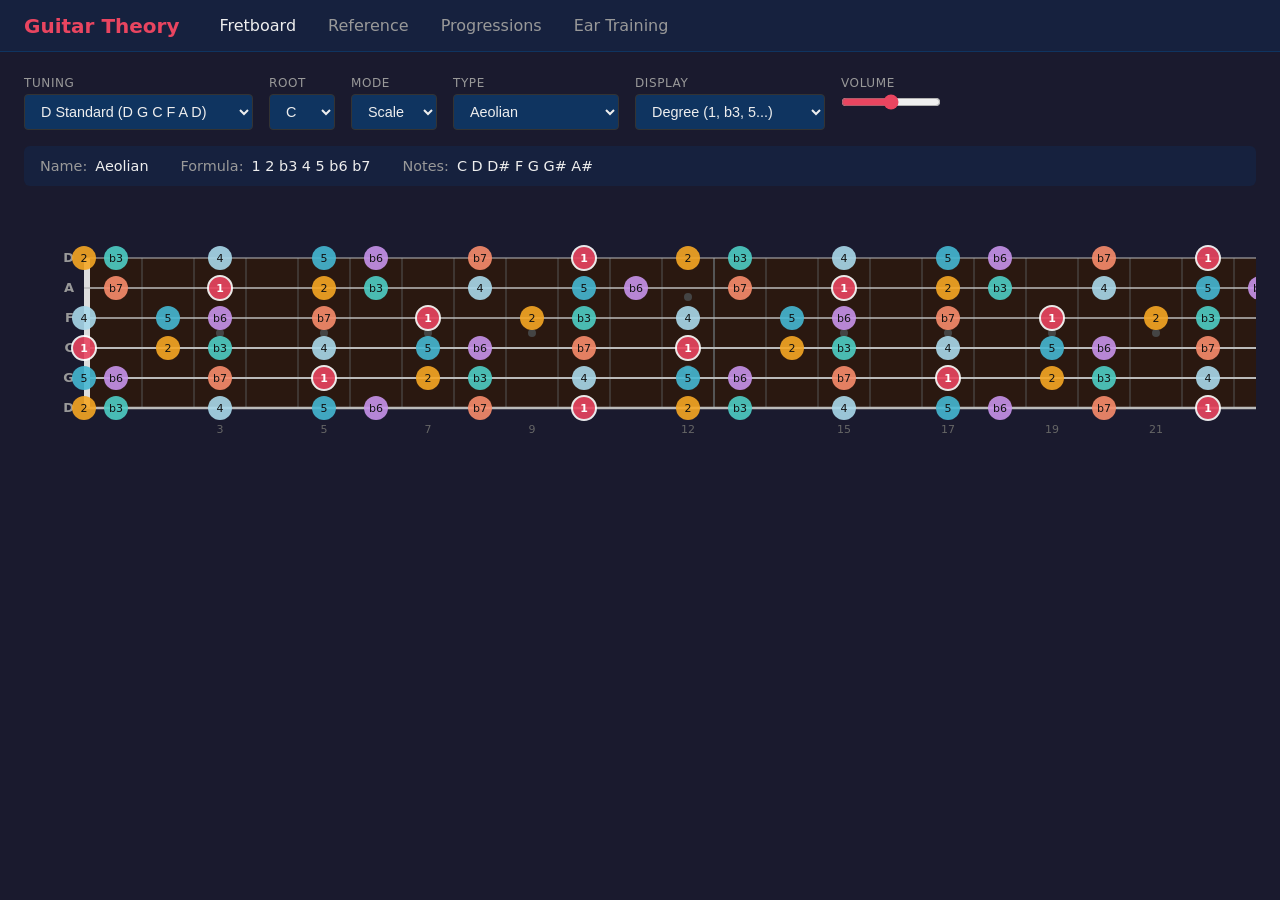
==== site/index.html @ 19241053 "static site" ====
<!DOCTYPE html>
<html lang="en">
<head>
    <meta charset="UTF-8">
    <meta name="viewport" content="width=device-width, initial-scale=1.0">
    <title>Guitar Theory</title>
    <link rel="stylesheet" href="css/style.css">
</head>
<body>
    <nav class="main-nav">
        <a href="#fretboard" class="nav-brand">Guitar Theory</a>
        <div class="nav-links">
            <a href="#fretboard" data-page="fretboard">Fretboard</a>
            <a href="#reference" data-page="reference">Reference</a>
            <a href="#progressions" data-page="progressions">Progressions</a>
            <a href="#ear-training" data-page="ear-training">Ear Training</a>
        </div>
    </nav>
    <main>
        <!-- ==================== FRETBOARD ==================== -->
        <section id="page-fretboard" class="page">
            <div class="controls">
                <div class="control-group">
                    <label for="tuning-select">Tuning</label>
                    <select id="tuning-select"></select>
                </div>
                <div class="control-group">
                    <label for="root-select">Root</label>
                    <select id="root-select"></select>
                </div>
                <div class="control-group">
                    <label for="mode-select">Mode</label>
                    <select id="mode-select">
                        <option value="scale">Scale</option>
                        <option value="chord">Chord</option>
                    </select>
                </div>
                <div class="control-group">
                    <label for="type-select">Type</label>
                    <select id="type-select"></select>
                </div>
                <div class="control-group">
                    <label for="display-select">Display</label>
                    <select id="display-select">
                        <option value="degree">Degree (1, b3, 5...)</option>
                        <option value="note">Note Name</option>
                        <option value="interval">Interval (P1, m3, P5...)</option>
                    </select>
                </div>
                <div class="control-group">
                    <label for="volume-slider">Volume</label>
                    <input type="range" id="volume-slider" min="0" max="100" value="50" class="volume-slider">
                </div>
            </div>
            <div class="info-bar" id="info-bar"></div>
            <div class="fretboard-container">
                <svg id="fretboard"></svg>
            </div>
        </section>

        <!-- ==================== REFERENCE ==================== -->
        <section id="page-reference" class="page" style="display:none">
            <div class="controls">
                <div class="control-group">
                    <label for="ref-root-select">Root</label>
                    <select id="ref-root-select"></select>
                </div>
                <div class="control-group">
                    <label for="ref-search">Search</label>
                    <input type="text" id="ref-search" placeholder="Filter..." class="search-input">
                </div>
                <div class="control-group">
                    <label for="volume-slider-ref">Volume</label>
                    <input type="range" id="volume-slider-ref" min="0" max="100" value="50" class="volume-slider">
                </div>
            </div>
            <div class="ref-tabs">
                <button class="ref-tab active" data-tab="scales">Scales</button>
                <button class="ref-tab" data-tab="chords">Chords</button>
            </div>
            <div class="ref-layout">
                <div class="ref-list" id="ref-list"></div>
                <div class="ref-detail" id="ref-detail">
                    <div class="ref-detail-placeholder">Select a scale or chord to see details</div>
                </div>
            </div>
        </section>

        <!-- ==================== PROGRESSIONS ==================== -->
        <section id="page-progressions" class="page" style="display:none">
            <div class="controls">
                <div class="control-group">
                    <label for="key-root-select">Key</label>
                    <select id="key-root-select"></select>
                </div>
                <div class="control-group">
                    <label for="progression-select">Progression</label>
                    <select id="progression-select"></select>
                </div>
                <div class="control-group">
                    <label for="tag-filter">Filter</label>
                    <select id="tag-filter">
                        <option value="">All Styles</option>
                    </select>
                </div>
                <div class="control-group">
                    <label for="tempo-slider">Tempo</label>
                    <div class="tempo-control">
                        <input type="range" id="tempo-slider" min="40" max="200" value="100" class="volume-slider">
                        <span id="tempo-display" class="tempo-label">100 bpm</span>
                    </div>
                </div>
                <div class="control-group">
                    <label for="volume-slider-prog">Volume</label>
                    <input type="range" id="volume-slider-prog" min="0" max="100" value="50" class="volume-slider">
                </div>
            </div>
            <div class="prog-description" id="prog-description"></div>
            <div class="info-bar" id="key-info-bar"></div>
            <div class="progression-container" id="progression-container">
                <div class="chord-cards" id="chord-cards"></div>
            </div>
            <div class="playback-controls">
                <button class="play-btn" id="play-btn">Play</button>
                <button class="play-btn" id="stop-btn">Stop</button>
            </div>
        </section>

        <!-- ==================== EAR TRAINING ==================== -->
        <section id="page-ear-training" class="page" style="display:none">
            <div class="controls">
                <div class="control-group">
                    <label for="et-mode">Exercise</label>
                    <select id="et-mode">
                        <option value="interval">Intervals</option>
                        <option value="chord">Chords</option>
                        <option value="scale">Scales</option>
                    </select>
                </div>
                <div class="control-group">
                    <label for="et-difficulty">Difficulty</label>
                    <select id="et-difficulty">
                        <option value="easy">Easy</option>
                        <option value="medium">Medium</option>
                        <option value="hard">Hard</option>
                    </select>
                </div>
                <div class="control-group">
                    <label for="volume-slider-et">Volume</label>
                    <input type="range" id="volume-slider-et" min="0" max="100" value="50" class="volume-slider">
                </div>
            </div>
            <div class="et-layout">
                <div class="et-main">
                    <div class="et-prompt" id="et-prompt">
                        Choose an exercise and press Start to begin.
                    </div>
                    <div class="et-play-area">
                        <button class="play-btn et-play-btn" id="et-play">Play</button>
                        <button class="play-btn et-play-btn" id="et-replay" disabled>Replay</button>
                        <button class="play-btn et-play-btn" id="et-next">Next</button>
                    </div>
                    <div class="et-choices" id="et-choices"></div>
                    <div class="et-feedback" id="et-feedback"></div>
                </div>
                <div class="et-sidebar">
                    <div class="et-score-card">
                        <div class="et-score-title">Score</div>
                        <div class="et-score-value" id="et-score">0 / 0</div>
                        <div class="et-score-pct" id="et-pct"></div>
                        <div class="et-streak" id="et-streak"></div>
                        <button class="play-btn et-reset-btn" id="et-reset">Reset</button>
                    </div>
                </div>
            </div>
        </section>
    </main>

    <script type="module" src="js/app.js"></script>
</body>
</html>
---- site/css/style.css ----
/* === Reset & Base === */
*, *::before, *::after { box-sizing: border-box; margin: 0; padding: 0; }

:root {
    --bg: #1a1a2e;
    --bg-light: #16213e;
    --surface: #0f3460;
    --accent: #e94560;
    --text: #eee;
    --text-dim: #999;
    --string-color: #bbb;
    --fret-color: #555;
    --nut-color: #ddd;

    /* Interval colors */
    --color-root: #e94560;
    --color-2nd: #f5a623;
    --color-3rd: #4ecdc4;
    --color-4th: #a8d8ea;
    --color-5th: #45b7d1;
    --color-6th: #c792ea;
    --color-7th: #f78c6c;
    --color-default: #888;
}

body {
    font-family: 'Segoe UI', system-ui, -apple-system, sans-serif;
    background: var(--bg);
    color: var(--text);
    min-height: 100vh;
}

/* === Nav === */
.main-nav {
    display: flex;
    align-items: center;
    gap: 2rem;
    padding: 0.75rem 1.5rem;
    background: var(--bg-light);
    border-bottom: 1px solid var(--surface);
}

.nav-brand {
    font-size: 1.25rem;
    font-weight: 700;
    color: var(--accent);
    text-decoration: none;
}

.nav-links {
    display: flex;
    gap: 1rem;
}

.nav-links a {
    color: var(--text-dim);
    text-decoration: none;
    padding: 0.25rem 0.5rem;
    border-radius: 4px;
    transition: color 0.2s;
}

.nav-links a:hover,
.nav-links a.active {
    color: var(--text);
}

/* === Controls === */
main {
    padding: 1.5rem;
    max-width: 1400px;
    margin: 0 auto;
}

.controls {
    display: flex;
    flex-wrap: wrap;
    gap: 1rem;
    margin-bottom: 1rem;
}

.control-group {
    display: flex;
    flex-direction: column;
    gap: 0.25rem;
}

.control-group label {
    font-size: 0.75rem;
    text-transform: uppercase;
    letter-spacing: 0.05em;
    color: var(--text-dim);
}

select {
    background: var(--surface);
    color: var(--text);
    border: 1px solid #333;
    padding: 0.5rem 0.75rem;
    border-radius: 4px;
    font-size: 0.9rem;
    cursor: pointer;
}

select:focus {
    outline: 2px solid var(--accent);
    outline-offset: 1px;
}

.volume-slider {
    width: 100px;
    accent-color: var(--accent);
    cursor: pointer;
}

/* === Info bar === */
.info-bar {
    background: var(--bg-light);
    padding: 0.75rem 1rem;
    border-radius: 6px;
    margin-bottom: 1rem;
    font-size: 0.9rem;
    display: flex;
    gap: 2rem;
    flex-wrap: wrap;
}

.info-bar .info-item {
    display: flex;
    gap: 0.5rem;
}

.info-bar .info-label {
    color: var(--text-dim);
}

/* === Fretboard === */
.fretboard-container {
    overflow-x: auto;
    padding: 1rem 0;
}

#fretboard {
    display: block;
    min-width: 100%;
}

/* === Progressions === */
.prog-description {
    color: var(--text-dim);
    font-size: 0.9rem;
    font-style: italic;
    margin-bottom: 1rem;
}

.progression-container {
    padding: 1rem 0;
}

.chord-cards {
    display: flex;
    flex-wrap: wrap;
    gap: 0.75rem;
}

.chord-card {
    background: var(--bg-light);
    border: 2px solid var(--surface);
    border-radius: 8px;
    padding: 1rem 1.25rem;
    min-width: 100px;
    text-align: center;
    cursor: pointer;
    transition: border-color 0.2s, transform 0.15s, box-shadow 0.2s;
    user-select: none;
}

.chord-card:hover {
    border-color: var(--accent);
    transform: translateY(-2px);
}

.chord-card.active {
    border-color: var(--accent);
    box-shadow: 0 0 16px rgba(233, 69, 96, 0.4);
    transform: translateY(-2px);
}

.chord-roman {
    font-size: 1.1rem;
    font-weight: 700;
    margin-bottom: 0.25rem;
}

.chord-symbol {
    font-size: 1.4rem;
    font-weight: 600;
    color: var(--text);
    margin-bottom: 0.25rem;
}

.chord-notes {
    font-size: 0.8rem;
    color: var(--text-dim);
    margin-bottom: 0.25rem;
    letter-spacing: 0.05em;
}

.chord-function {
    font-size: 0.7rem;
    text-transform: uppercase;
    letter-spacing: 0.08em;
}

.playback-controls {
    display: flex;
    gap: 0.75rem;
    margin-top: 1.5rem;
}

.play-btn {
    background: var(--surface);
    color: var(--text);
    border: 1px solid #333;
    padding: 0.6rem 1.5rem;
    border-radius: 6px;
    font-size: 0.9rem;
    cursor: pointer;
    transition: background 0.2s, border-color 0.2s;
}

.play-btn:hover {
    background: var(--accent);
    border-color: var(--accent);
}

.tempo-control {
    display: flex;
    align-items: center;
    gap: 0.5rem;
}

.tempo-label {
    font-size: 0.8rem;
    color: var(--text-dim);
    min-width: 55px;
}

/* === Reference === */
.search-input {
    background: var(--surface);
    color: var(--text);
    border: 1px solid #333;
    padding: 0.5rem 0.75rem;
    border-radius: 4px;
    font-size: 0.9rem;
    width: 180px;
}

.search-input::placeholder {
    color: var(--text-dim);
}

.search-input:focus {
    outline: 2px solid var(--accent);
    outline-offset: 1px;
}

.ref-tabs {
    display: flex;
    gap: 0;
    margin-bottom: 1rem;
}

.ref-tab {
    background: var(--bg-light);
    color: var(--text-dim);
    border: 1px solid var(--surface);
    padding: 0.6rem 1.5rem;
    font-size: 0.9rem;
    cursor: pointer;
    transition: color 0.2s, background 0.2s;
}

.ref-tab:first-child {
    border-radius: 6px 0 0 6px;
}

.ref-tab:last-child {
    border-radius: 0 6px 6px 0;
}

.ref-tab.active {
    background: var(--surface);
    color: var(--text);
    border-color: var(--accent);
}

.ref-layout {
    display: grid;
    grid-template-columns: 320px 1fr;
    gap: 1.5rem;
    min-height: 400px;
}

.ref-list {
    max-height: 70vh;
    overflow-y: auto;
    display: flex;
    flex-direction: column;
    gap: 2px;
}

.ref-list-item {
    background: var(--bg-light);
    padding: 0.6rem 0.75rem;
    border-radius: 4px;
    cursor: pointer;
    border: 1px solid transparent;
    transition: border-color 0.15s, background 0.15s;
}

.ref-list-item:hover {
    border-color: var(--surface);
    background: var(--surface);
}

.ref-list-item.selected {
    border-color: var(--accent);
    background: var(--surface);
}

.ref-item-name {
    font-weight: 600;
    font-size: 0.95rem;
    margin-bottom: 0.15rem;
}

.ref-item-meta {
    font-size: 0.8rem;
    color: var(--text-dim);
    display: flex;
    justify-content: space-between;
    gap: 0.5rem;
}

.ref-note-count {
    color: var(--text-dim);
    opacity: 0.7;
    white-space: nowrap;
}

.ref-empty {
    color: var(--text-dim);
    padding: 1rem;
    text-align: center;
    font-style: italic;
}

.ref-detail {
    background: var(--bg-light);
    border-radius: 8px;
    padding: 1.5rem;
    border: 1px solid var(--surface);
}

.ref-detail-placeholder {
    color: var(--text-dim);
    text-align: center;
    padding: 3rem 1rem;
    font-style: italic;
}

.detail-header {
    display: flex;
    align-items: baseline;
    gap: 0.75rem;
    margin-bottom: 1rem;
}

.detail-header h2 {
    font-size: 1.6rem;
    font-weight: 700;
}

.detail-key {
    color: var(--text-dim);
    font-size: 1rem;
}

.detail-formula,
.detail-notes {
    font-size: 0.95rem;
    margin-bottom: 0.5rem;
}

.detail-label {
    color: var(--text-dim);
    font-size: 0.8rem;
    text-transform: uppercase;
    letter-spacing: 0.05em;
}

.interval-badges {
    display: flex;
    flex-wrap: wrap;
    gap: 0.5rem;
    margin: 1.25rem 0;
}

.interval-badge {
    display: flex;
    flex-direction: column;
    align-items: center;
    gap: 0.15rem;
    padding: 0.5rem 0.6rem;
    border-radius: 8px;
    min-width: 52px;
    text-align: center;
}

.badge-degree {
    font-weight: 700;
    font-size: 1rem;
    color: #fff;
}

.badge-note {
    font-size: 0.85rem;
    color: rgba(255, 255, 255, 0.9);
}

.badge-interval {
    font-size: 0.7rem;
    color: rgba(255, 255, 255, 0.65);
}

.detail-actions {
    display: flex;
    gap: 0.75rem;
    margin-top: 1rem;
}

/* === Ear Training === */
.et-layout {
    display: grid;
    grid-template-columns: 1fr 200px;
    gap: 1.5rem;
}

.et-main {
    display: flex;
    flex-direction: column;
    gap: 1.25rem;
}

.et-prompt {
    font-size: 1.15rem;
    color: var(--text);
    padding: 0.5rem 0;
}

.et-play-area {
    display: flex;
    gap: 0.75rem;
}

.et-play-btn {
    min-width: 80px;
}

.et-play-btn:disabled {
    opacity: 0.4;
    cursor: default;
}

.et-play-btn:disabled:hover {
    background: var(--surface);
    border-color: #333;
}

.et-choices {
    display: grid;
    grid-template-columns: repeat(auto-fill, minmax(180px, 1fr));
    gap: 0.5rem;
}

.et-choice-btn {
    background: var(--bg-light);
    color: var(--text);
    border: 2px solid var(--surface);
    padding: 0.75rem 1rem;
    border-radius: 8px;
    font-size: 0.95rem;
    cursor: pointer;
    transition: border-color 0.15s, background 0.15s, transform 0.1s;
    text-align: center;
}

.et-choice-btn:hover:not(:disabled) {
    border-color: var(--accent);
    transform: translateY(-1px);
}

.et-choice-btn:disabled {
    cursor: default;
}

.et-choice-btn.correct {
    border-color: #4ecdc4;
    background: rgba(78, 205, 196, 0.15);
    color: #4ecdc4;
}

.et-choice-btn.incorrect {
    border-color: #e94560;
    background: rgba(233, 69, 96, 0.15);
    color: #e94560;
}

.et-feedback {
    font-size: 1.1rem;
    font-weight: 600;
    min-height: 1.5em;
    transition: color 0.2s;
}

.et-feedback.correct {
    color: #4ecdc4;
}

.et-feedback.incorrect {
    color: #e94560;
}

.et-sidebar {
    display: flex;
    flex-direction: column;
    gap: 1rem;
}

.et-score-card {
    background: var(--bg-light);
    border: 1px solid var(--surface);
    border-radius: 8px;
    padding: 1.25rem;
    text-align: center;
}

.et-score-title {
    font-size: 0.75rem;
    text-transform: uppercase;
    letter-spacing: 0.08em;
    color: var(--text-dim);
    margin-bottom: 0.5rem;
}

.et-score-value {
    font-size: 1.8rem;
    font-weight: 700;
    color: var(--text);
    margin-bottom: 0.25rem;
}

.et-score-pct {
    font-size: 1rem;
    color: var(--text-dim);
    margin-bottom: 0.25rem;
}

.et-streak {
    font-size: 0.85rem;
    color: #f5a623;
    min-height: 1.2em;
    margin-bottom: 0.75rem;
}

.et-reset-btn {
    width: 100%;
    padding: 0.4rem;
    font-size: 0.8rem;
}

/* === Responsive === */
@media (max-width: 768px) {
    .controls {
        flex-direction: column;
    }

    .main-nav {
        flex-direction: column;
        gap: 0.5rem;
    }

    .ref-layout {
        grid-template-columns: 1fr;
    }

    .et-layout {
        grid-template-columns: 1fr;
    }
}
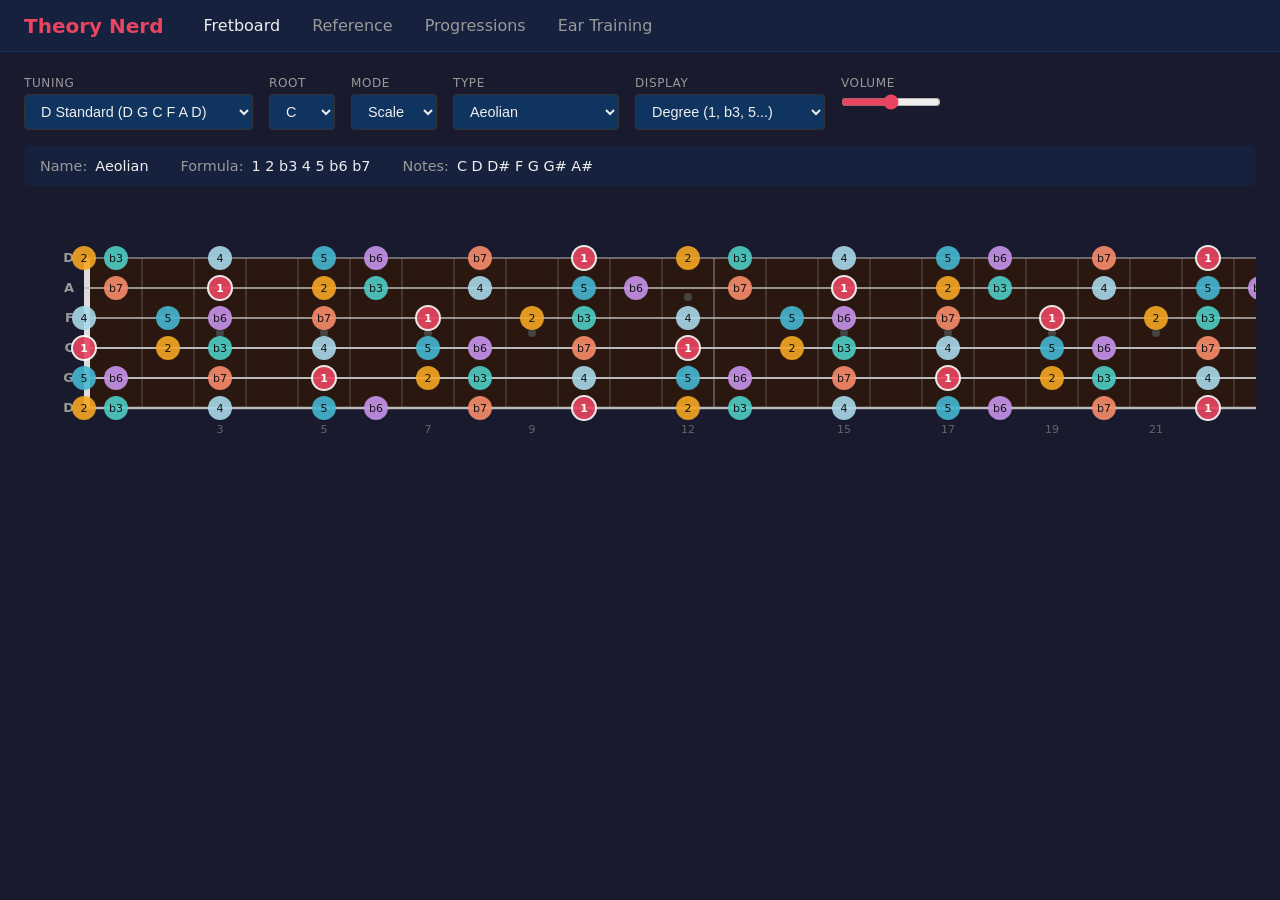
==== commit 84fbc690: "naming consistency" ====
--- a/site/index.html
+++ b/site/index.html
@@ -3,12 +3,12 @@
 <head>
     <meta charset="UTF-8">
     <meta name="viewport" content="width=device-width, initial-scale=1.0">
-    <title>Guitar Theory</title>
+    <title>Theory Nerd</title>
     <link rel="stylesheet" href="css/style.css">
 </head>
 <body>
     <nav class="main-nav">
-        <a href="#fretboard" class="nav-brand">Guitar Theory</a>
+        <a href="#fretboard" class="nav-brand">Theory Nerd</a>
         <div class="nav-links">
             <a href="#fretboard" data-page="fretboard">Fretboard</a>
             <a href="#reference" data-page="reference">Reference</a>
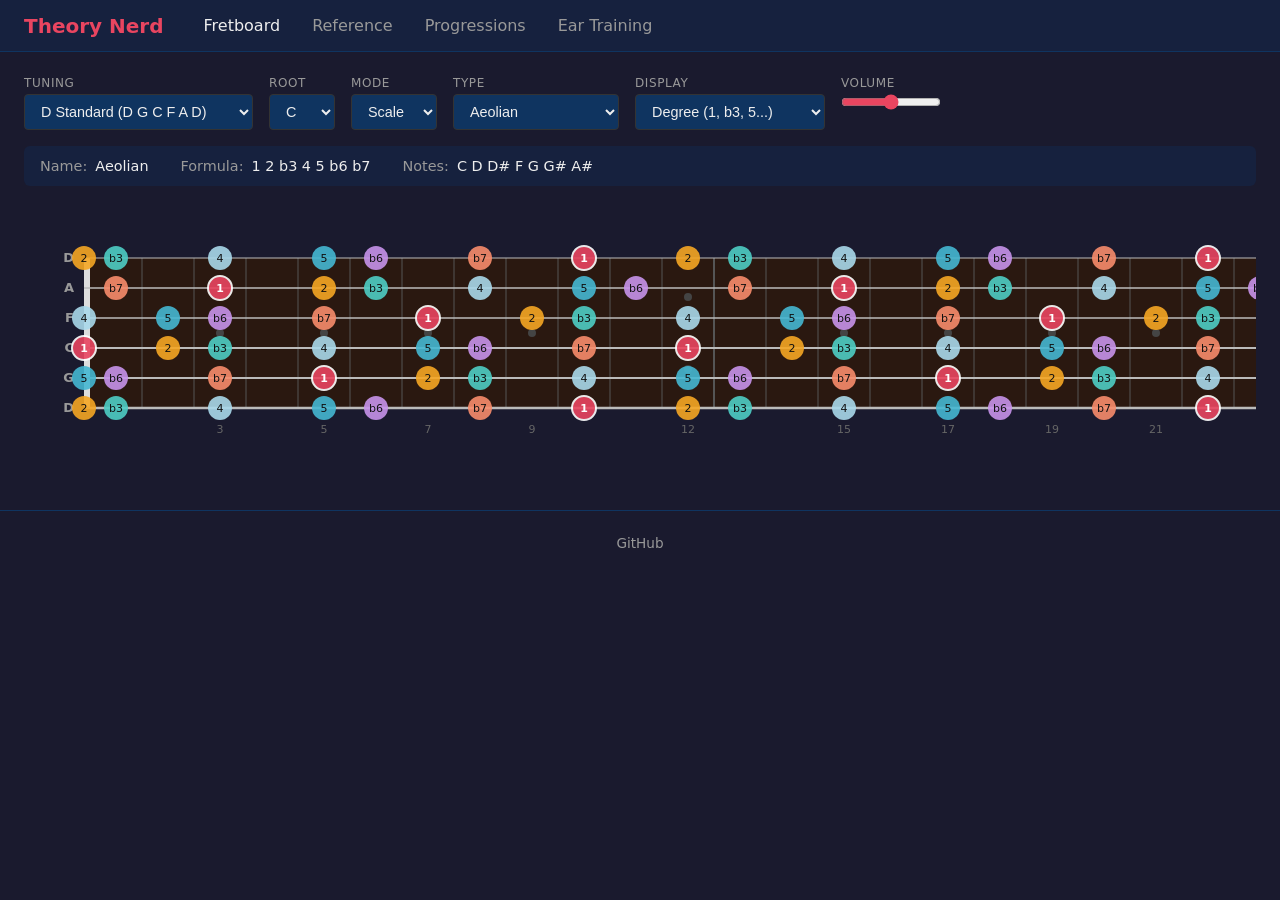
==== commit a0a786eb: "cleanups" ====
--- a/site/index.html
+++ b/site/index.html
@@ -175,6 +175,9 @@
             </div>
         </section>
     </main>
+    <footer class="site-footer">
+        <a href="https://github.com/jrcheshire/theory-nerd">GitHub</a>
+    </footer>
 
     <script type="module" src="js/app.js"></script>
 </body>
--- a/site/css/style.css
+++ b/site/css/style.css
@@ -581,6 +581,25 @@
     font-size: 0.8rem;
 }
 
+/* === Footer === */
+.site-footer {
+    text-align: center;
+    padding: 1.5rem;
+    margin-top: 2rem;
+    border-top: 1px solid var(--surface);
+    font-size: 0.85rem;
+}
+
+.site-footer a {
+    color: var(--text-dim);
+    text-decoration: none;
+    transition: color 0.2s;
+}
+
+.site-footer a:hover {
+    color: var(--text);
+}
+
 /* === Responsive === */
 @media (max-width: 768px) {
     .controls {
